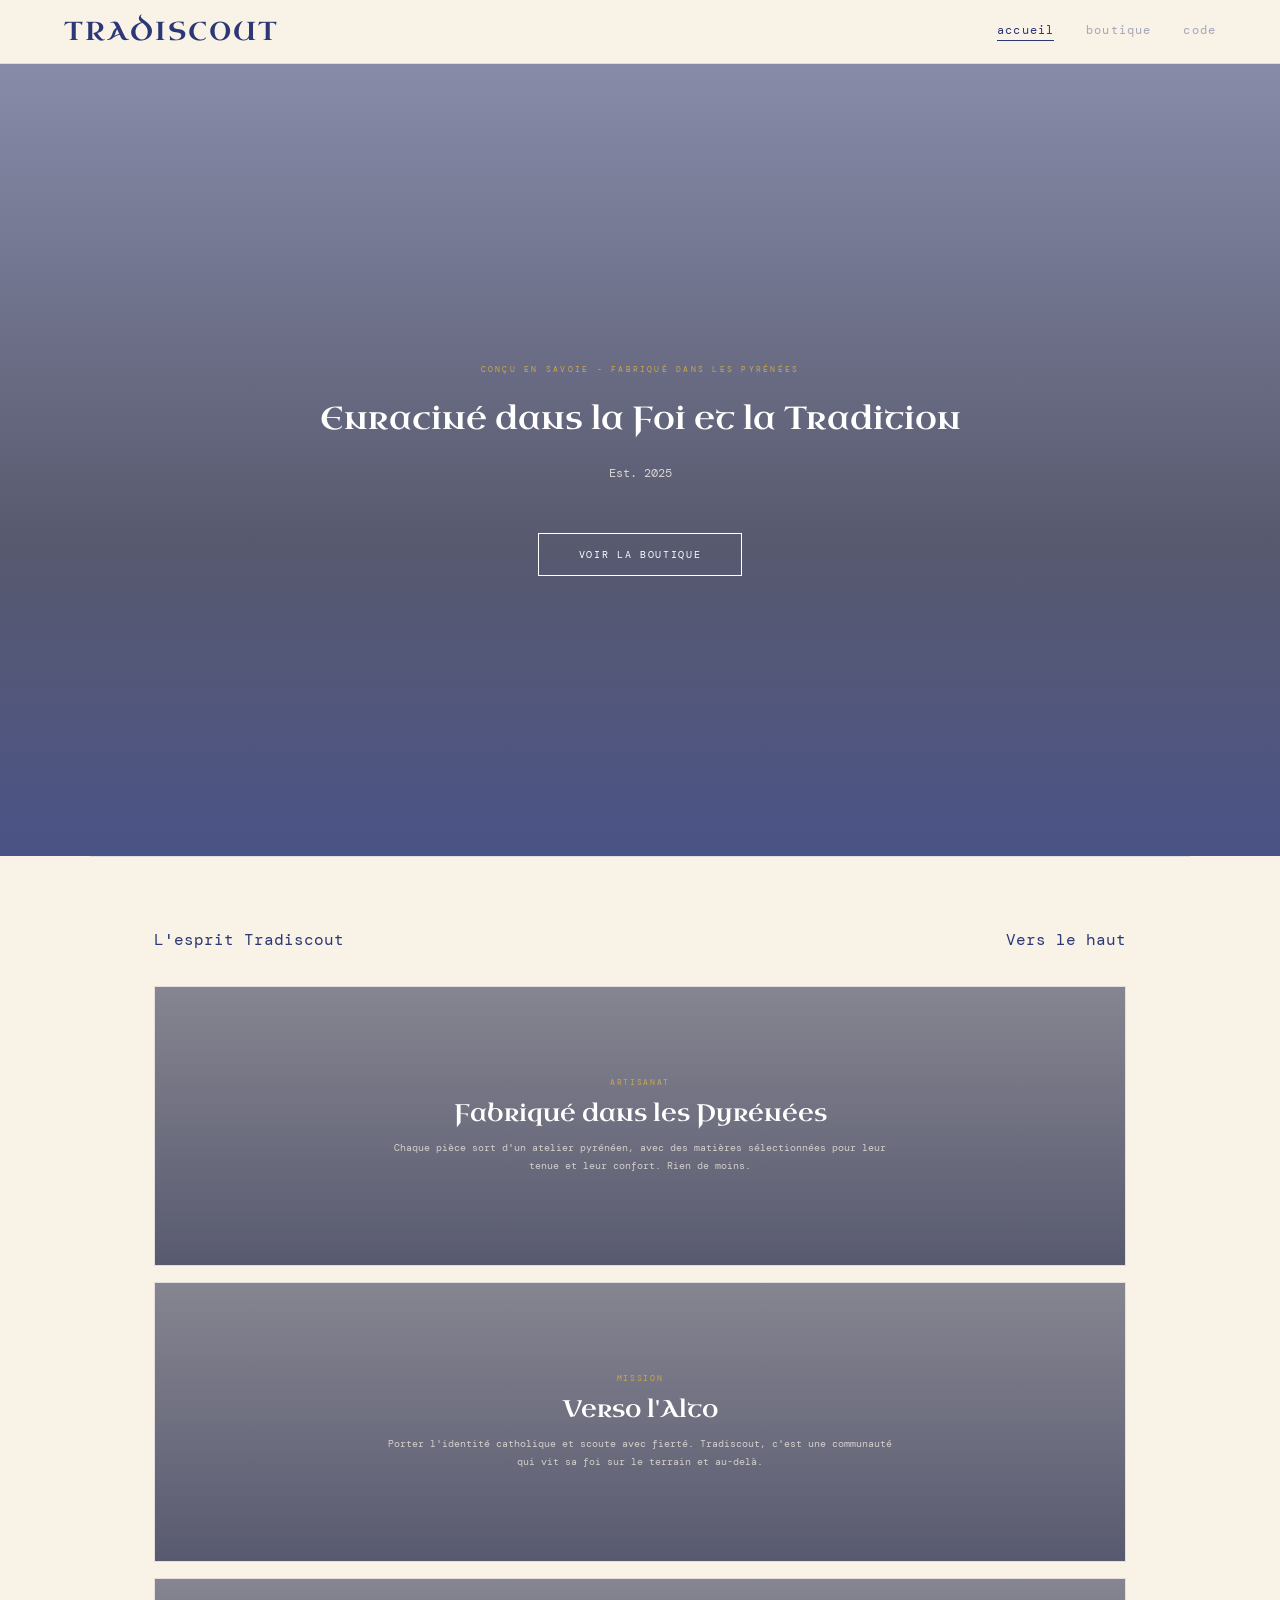
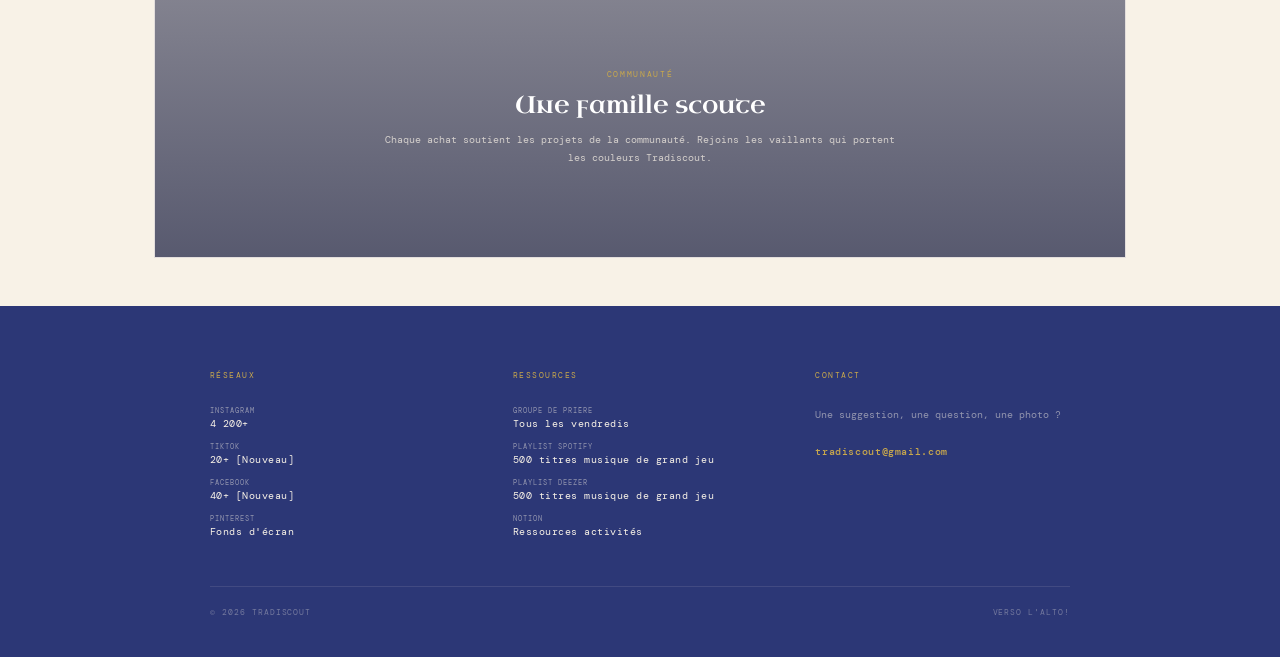
==== index.html @ d3f24890 "Update index.html" ====
<!DOCTYPE html>
<html lang="fr">
<head>
    <!-- Google tag (gtag.js) -->
    <script async src="https://www.googletagmanager.com/gtag/js?id=G-5QQ5J8Z9D1"></script>
    <script>
      window.dataLayer = window.dataLayer || [];
      function gtag(){dataLayer.push(arguments);}
      gtag('js', new Date());
    
      gtag('config', 'G-5QQ5J8Z9D1');
    </script>
    <meta charset="UTF-8">
    <meta name="viewport" content="width=device-width, initial-scale=1.0">
    <title>Tradiscout</title>
    <link rel="icon" type="image/x-icon" href="FINAL.png">
    <link href="https://fonts.googleapis.com/css2?family=Uncial+Antiqua&family=DM+Mono:wght@400;500&display=swap" rel="stylesheet">
    <style>
        :root { --navy: #2C3776; --bg: #F8F2E7; --or: #c9a84c; --gris: #6b6b6b; }
        * { margin: 0; padding: 0; box-sizing: border-box; }
        body { background: var(--bg); color: var(--navy); font-family: 'DM Mono', monospace; min-height: 100vh; overflow-x: hidden; }
        #main-content { opacity: 0; transition: opacity 1s ease; }
        
        header { position: sticky; top: 0; z-index: 600; background: var(--bg); border-bottom: 1px solid rgba(44,55,118,0.12); display: flex; align-items: center; justify-content: space-between; padding: 0 5%; height: 64px; }
        .logo { font-family: 'Uncial Antiqua', serif; text-transform: uppercase; letter-spacing: 2px; font-size: 1.6rem; color: var(--navy); text-decoration: none; }
        .main-nav { display: flex; gap: 32px; align-items: center; }
        .main-nav a { text-decoration: none; color: var(--navy); font-size: 0.72rem; letter-spacing: 0.1em; text-transform: lowercase; opacity: 0.4; transition: 0.2s; position: relative; padding-bottom: 3px; }
        .main-nav a:hover, .main-nav a.active { opacity: 1; }
        .main-nav a.active::after { content: ''; position: absolute; bottom: 0; left: 0; width: 100%; height: 1px; background: var(--navy); }

        .hero { min-height: calc(100vh - 64px); display: flex; flex-direction: column; align-items: center; justify-content: center; text-align: center; padding: 80px 5% 60px; position: relative; overflow: hidden; background: url('[t×6s]_[93388792-acf0-41c5-88e9-64125ec4e352]_2026-04-27_22-32-12.png') center center / cover no-repeat; }
        .hero::before { content: ''; position: absolute; inset: 0; background: linear-gradient(to bottom, rgba(44,55,118,.55) 0%, rgba(20,25,60,.7) 60%, rgba(44,55,118,.85) 100%); pointer-events: none; }
        .hero-quote { font-size: 1rem; line-height: 1.8; font-style: italic; color: rgba(248,242,231,0.8); position: relative; max-width: 500px; }

        /* FOOTER UNIFORMISÉ */
        footer { background: var(--navy); color: var(--bg); padding: 64px 5% 40px; }
        .footer-inner { max-width: 860px; margin: 0 auto; display: grid; grid-template-columns: 1fr 1fr 1fr; gap: 48px; }
        .footer-col-title { font-size: 0.52rem; letter-spacing: 0.18em; text-transform: uppercase; color: var(--or); margin-bottom: 25px; display: block; }
        .footer-links { list-style: none; display: flex; flex-direction: column; gap: 12px; }
        .footer-links li a { color: var(--bg); text-decoration: none; display: flex; flex-direction: column; gap: 2px; transition: opacity 0.2s; }
        .footer-links li a:hover { opacity: 0.7; }
        .footer-links li a .fl-label { font-size: 0.46rem; letter-spacing: 0.14em; text-transform: uppercase; opacity: 0.5; color: var(--bg); }
        .footer-links li a .fl-name { font-size: 0.62rem; letter-spacing: 0.05em; color: var(--bg); }
        .footer-contact-text { font-size: 0.6rem; opacity: 0.5; line-height: 1.8; margin-bottom: 16px; color: var(--bg); }
        .footer-email { color: var(--or); text-decoration: none; font-size: 0.65rem; letter-spacing: 0.06em; font-weight: 500; }
        .footer-bottom { max-width: 860px; margin: 48px auto 0; padding-top: 20px; border-top: 1px solid rgba(248,242,231,0.1); display: flex; justify-content: space-between; align-items: center; }
        .footer-bottom span { font-size: 0.5rem; letter-spacing: 0.12em; text-transform: uppercase; opacity: 0.35; }

        .tab-bar { display: none; }
        @media (max-width: 768px) {
            header { justify-content: center; }
            .main-nav { display: none; }
            .footer-inner { grid-template-columns: 1fr; gap: 36px; }
            .tab-bar { display: flex; position: fixed; bottom: 0; left: 0; width: 100%; background: var(--bg); border-top: 1px solid rgba(44,55,118,0.13); z-index: 1000; padding-bottom: env(safe-area-inset-bottom, 0px); }
            .tab-bar-btn { flex: 1; display: flex; align-items: center; justify-content: center; padding: 20px 0; text-decoration: none; color: var(--navy); opacity: 0.3; transition: 0.2s; }
            .tab-bar-btn.active { opacity: 1; }
            .tab-bar-btn span { font-size: 0.65rem; letter-spacing: 0.1em; text-transform: lowercase; }
            footer { padding-bottom: calc(100px + env(safe-area-inset-bottom, 0px)); }
        }

        #shop-content { display: none; flex: 1; }

        /* ── FEATURE CARDS ── */
        .features-section {
            max-width: 1100px;
            margin: 0 auto;
            padding: 72px 5% 48px;
            border-top: 1px solid rgba(44,55,118,0.1);
        }
        .features-header {
            display: flex;
            align-items: baseline;
            justify-content: space-between;
            margin-bottom: 36px;
        }
        .features-grid {
            display: grid;
            grid-template-columns: 1fr;
            gap: 16px;
        }
        .feature-card {
            position: relative;
            overflow: hidden;
            min-height: 280px;
            display: flex;
            align-items: center;
            justify-content: center;
            border: 1px solid rgba(44,55,118,0.1);
            transition: box-shadow 0.2s;
        }
        .feature-card:hover { box-shadow: 0 0 0 2px var(--navy) inset; }
        .feature-card-img-wrap {
            position: absolute;
            inset: 0;
        }
        .feature-card-img-wrap img {
            width: 100%; height: 100%;
            object-fit: cover; display: block;
            transition: transform 0.5s, filter 0.3s;
        }
        .feature-card:hover .feature-card-img-wrap img {
            transform: scale(1.04);
            filter: brightness(0.8);
        }
        .feature-card::before {
            content: '';
            position: absolute; inset: 0;
            background: linear-gradient(to bottom, rgba(20,25,60,0.5) 0%, rgba(20,25,60,0.7) 100%);
            z-index: 1;
            transition: opacity 0.3s;
        }
        .feature-card:hover::before { opacity: 0.85; }
        .feature-card-body {
            position: relative;
            z-index: 2;
            text-align: center;
            padding: 3rem 4rem;
            display: flex; flex-direction: column; gap: 10px;
            align-items: center;
        }
        .feature-card-eyebrow {
            font-size: 0.48rem; letter-spacing: 0.22em;
            text-transform: uppercase; color: var(--or);
        }
        .feature-card-title {
            font-family: 'Uncial Antiqua', serif;
            font-size: 1.5rem; color: white;
        }
        .feature-card-text {
            font-size: 0.62rem; color: rgba(248,242,231,0.75);
            line-height: 1.85; max-width: 520px;
        }
        @media (max-width: 768px) {
            .features-section { padding: 48px 5% 32px; }
            .feature-card { min-height: 220px; }
            .feature-card-body { padding: 2rem 1.5rem; }
            .feature-card-title { font-size: 1.2rem; }
        }

        /* ── HERO ── */
        .hero {
            min-height: 88vh; display: flex; flex-direction: column;
            align-items: center; justify-content: center;
            text-align: center; padding: 80px 5% 60px;
            position: relative; overflow: hidden;
            background: url('images/backround.png') center center / cover no-repeat;
        }
        .hero::before {
            content: ''; position: absolute; inset: 0;
            background: linear-gradient(to bottom,rgba(44,55,118,.55) 0%,rgba(20,25,60,.7) 60%,rgba(44,55,118,.85) 100%);
            pointer-events: none;
        }
        .hero-eyebrow { font-size:.5rem;letter-spacing:.28em;text-transform:uppercase;color:var(--or);margin-bottom:28px;opacity:0;animation:fadeUp .7s ease .1s forwards;position:relative; }
        .hero-title { font-family:'Uncial Antiqua',serif;font-size:clamp(1rem,3vw,2rem);line-height:1.05;color:white;margin-bottom:28px;opacity:0;animation:fadeUp .7s ease .25s forwards;position:relative; }
        .hero-sub { font-size:.72rem;color:rgba(248,242,231,.8);line-height:1.9;max-width:460px;opacity:0;animation:fadeUp .7s ease .4s forwards;margin-bottom:48px;position:relative; }
        .hero-cta { display:inline-block;padding:14px 40px;border:1px solid white;color:white;text-decoration:none;font-size:.65rem;letter-spacing:.16em;text-transform:uppercase;transition:.2s;opacity:0;animation:fadeUp .7s ease .55s forwards;position:relative; }
        .hero-cta:hover { background:white;color:var(--navy); }
        @keyframes fadeUp { from{opacity:0;transform:translateY(18px)} to{opacity:1;transform:translateY(0)} }

    </style>
</head>
<body>
    <div id="main-content">
        <header>
            <a class="logo" href="https://tradiscout.com">TRADISCOUT</a>
            <nav class="main-nav">
                <a href="/" class="active">accueil</a>
                <a href="https://shop.tradiscout.com">boutique</a>
                <a href="https://code.tradiscout.com">code</a>
            </nav>
        </header>
<!-- SHOP CONTENT -->
        <div class="hero">
            <div class="hero-eyebrow">Conçu en Savoie - Fabriqué dans les Pyrénées</div>
            <div class="hero-title">Enraciné dans la Foi et la Tradition</div>
            <div class="hero-sub">Est. 2025</div>
            <!-- Ligne modifiée ci-dessous -->
            <a class="hero-cta" href="https://shop.tradiscout.com">Voir la boutique</a>
        </div>


<!-- FEATURE CARDS -->
<div class="features-section">
    <div class="features-header">
        <div class="section-header-title">L'esprit Tradiscout</div>
        <div class="section-header-sub">Vers le haut</div>
    </div>
    <div class="features-grid">

        <div class="feature-card">
            <div class="feature-card-img-wrap">
                <img src="Capture d'écran 2026-06-08 181254.png" alt="Qualité"
                     onerror="this.style.display='none'" />
            </div>
            <div class="feature-card-body">
                <div class="feature-card-eyebrow">Artisanat</div>
                <div class="feature-card-title">Fabriqué dans les Pyrénées</div>
                <div class="feature-card-text">Chaque pièce sort d'un atelier pyrénéen, avec des matières sélectionnées pour leur tenue et leur confort. Rien de moins.</div>
            </div>
        </div>

        <div class="feature-card">
            <div class="feature-card-img-wrap">
                <img src="guides.jpg" alt="Mission"
                     onerror="this.style.display='none'" />
            </div>
            <div class="feature-card-body">
                <div class="feature-card-eyebrow">Mission</div>
                <div class="feature-card-title">Verso l'Alto</div>
                <div class="feature-card-text">Porter l'identité catholique et scoute avec fierté. Tradiscout, c'est une communauté qui vit sa foi sur le terrain et au-delà.</div>
            </div>
        </div>

        <div class="feature-card">
            <div class="feature-card-img-wrap">
                <img src="2015-05-08-JN-photos-JN-Becker-126-e1589040070895.jpg" alt="Communauté"
                     onerror="this.style.display='none'" />
            </div>
            <div class="feature-card-body">
                <div class="feature-card-eyebrow">Communauté</div>
                <div class="feature-card-title">Une famille scoute</div>
                <div class="feature-card-text">Chaque achat soutient les projets de la communauté. Rejoins les vaillants qui portent les couleurs Tradiscout.</div>
            </div>
        </div>

    </div>
</div>
        <footer>
            <div class="footer-inner">
                <div>
                    <span class="footer-col-title">Réseaux</span>
                    <ul class="footer-links">
                        <li><a href="https://instagram.com/tradiscout" target="_blank"><span class="fl-label">Instagram</span><span class="fl-name">4 200+</span></a></li>
                        <li><a href="https://www.tiktok.com/@tradiscout" target="_blank"><span class="fl-label">TikTok</span><span class="fl-name">20+ [Nouveau]</span></a></li>
                        <li><a href="https://www.facebook.com/tradiscout" target="_blank"><span class="fl-label">Facebook</span><span class="fl-name">40+ [Nouveau]</span></a></li>
                        <li><a href="https://pinterest.com/tradiscout" target="_blank"><span class="fl-label">Pinterest</span><span class="fl-name">Fonds d'écran</span></a></li>
                    </ul>
                </div>
                <div>
                    <span class="footer-col-title">Ressources</span>
                    <ul class="footer-links">
                        <li><a href="https://instagram.com/channel/AbYQB1ZxjbUUhCE5" target="_blank"><span class="fl-label">Groupe de prière</span><span class="fl-name">Tous les vendredis</span></a></li>
                        <li><a href="https://open.spotify.com/playlist/4dol5mUeugWo8hvZdXnvZ8" target="_blank"><span class="fl-label">Playlist Spotify</span><span class="fl-name">500 titres musique de grand jeu</span></a></li>
                        <li><a href="https://www.deezer.com/fr/playlist/13549630343" target="_blank"><span class="fl-label">Playlist Deezer</span><span class="fl-name">500 titres musique de grand jeu</span></a></li>
                        <li><a href="https://tradiscout.notion.site/Pr-parer-ses-activit-s-2ad8736dad9f80a3b259da56bb5a5615" target="_blank"><span class="fl-label">Notion</span><span class="fl-name">Ressources activités</span></a></li>
                    </ul>
                </div>
                <div>
                    <span class="footer-col-title">Contact</span>
                    <p class="footer-contact-text">Une suggestion, une question, une photo ?</p>
                    <a href="mailto:tradiscout@gmail.com" class="footer-email">tradiscout@gmail.com</a>
                </div>
            </div>
            <div class="footer-bottom"><span>© 2026 Tradiscout</span><span>Verso l'Alto!</span></div>
        </footer>
        <nav class="tab-bar">
            <a href="/" class="tab-bar-btn active"><span>accueil</span></a>
            <a href="https://shop.tradiscout.com" class="tab-bar-btn"><span>boutique</span></a>
            <a href="https://code.tradiscout.com" class="tab-bar-btn"><span>code</span></a>
        </nav>
    </div>
    <script>window.addEventListener('load', () => document.getElementById('main-content').style.opacity = '1');</script>
</body>
</html>
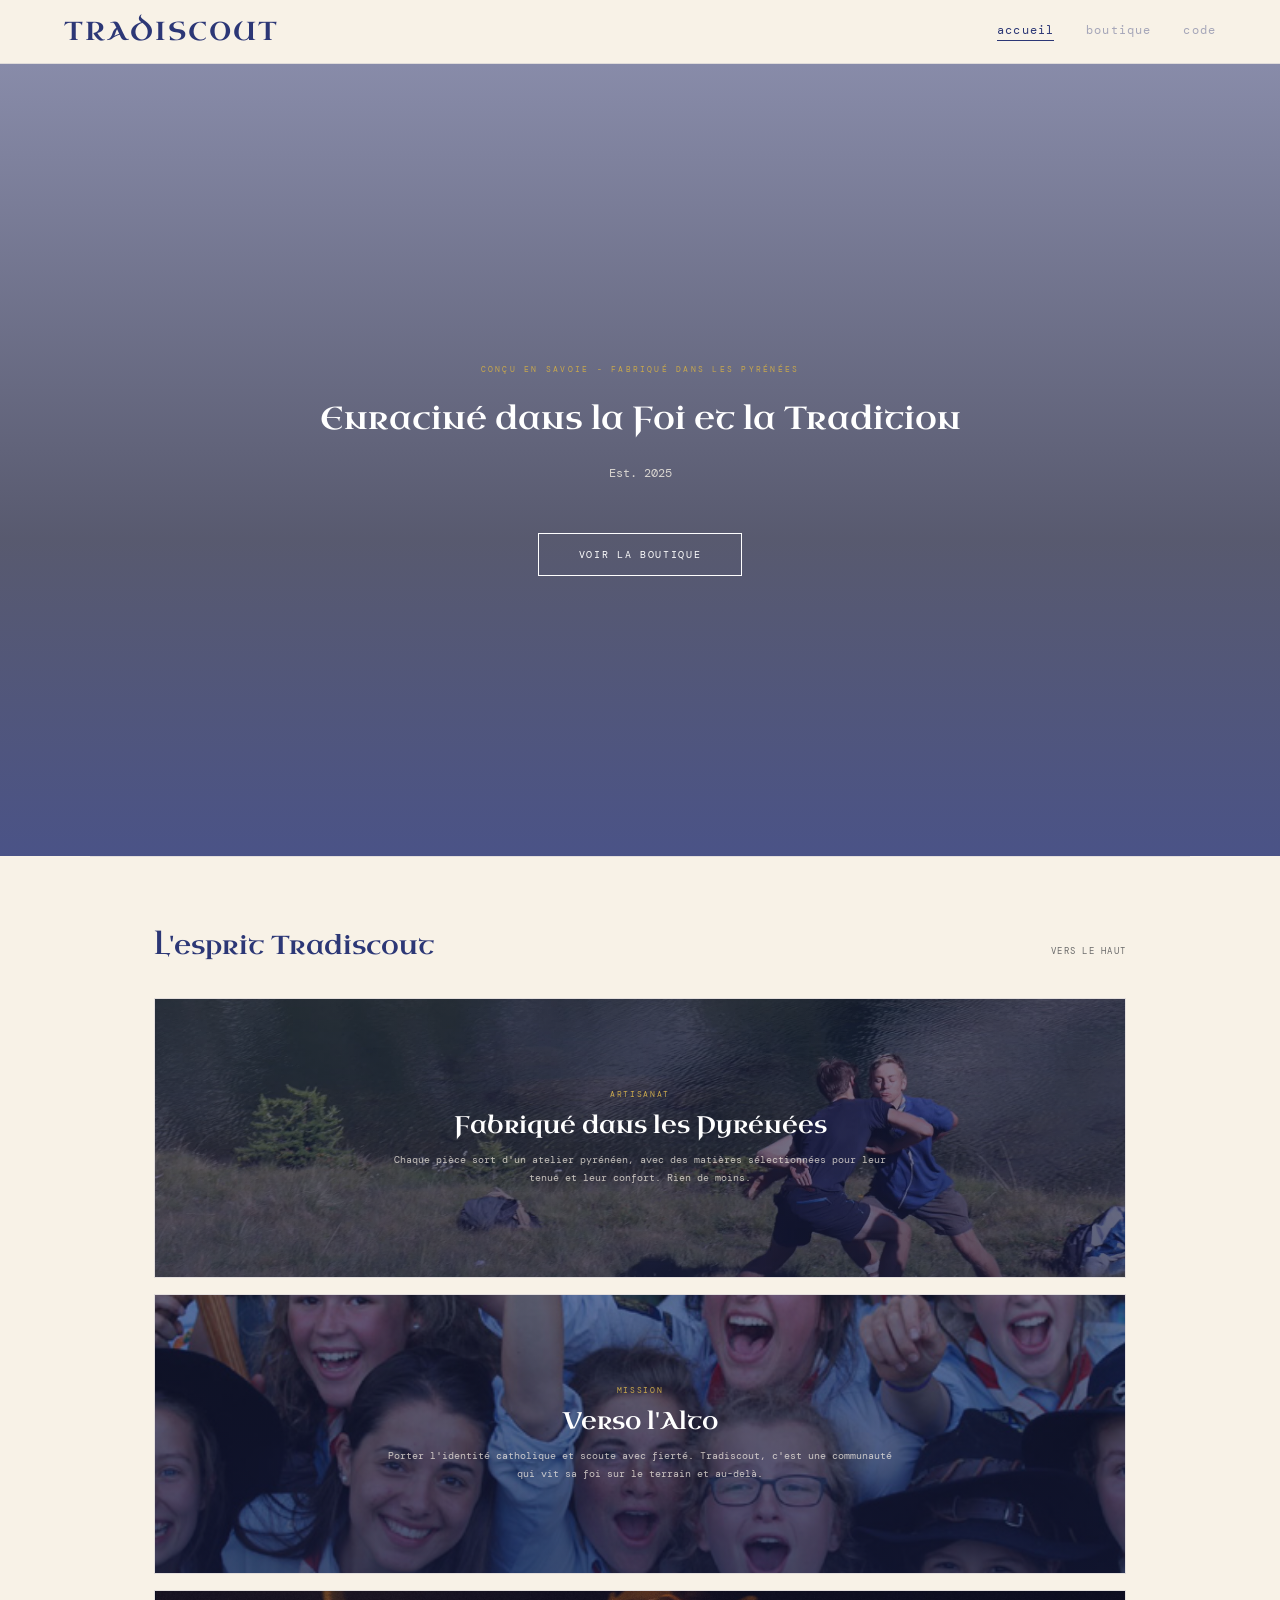
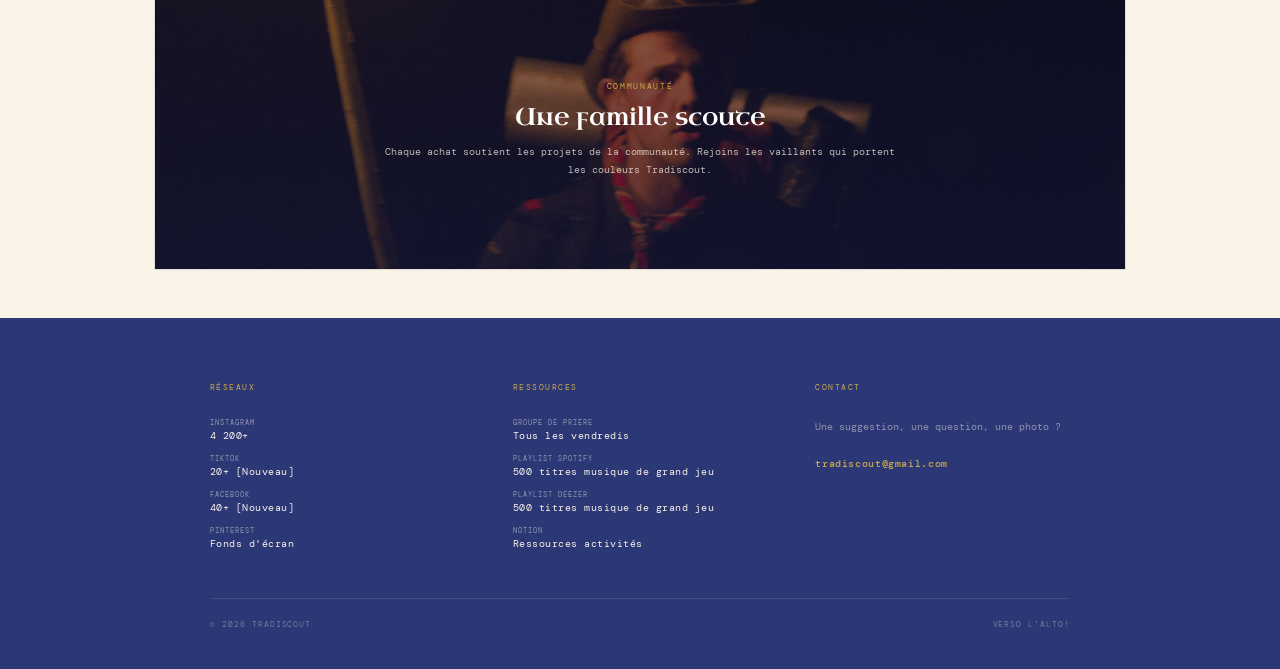
==== commit 65100838: "Update index.html" ====
--- a/index.html
+++ b/index.html
@@ -60,6 +60,14 @@
 
         #shop-content { display: none; flex: 1; }
 
+        .section-header {
+            max-width: 1100px; margin: 0 auto 0; padding: 72px 5% 0;
+            display: flex; align-items: baseline; justify-content: space-between;
+            border-top: 1px solid rgba(44,55,118,0.1);
+        }
+        .section-header-title { font-family: 'Uncial Antiqua', serif; font-size: 1.6rem; }
+        .section-header-sub { font-size: 0.55rem; letter-spacing: 0.14em; text-transform: uppercase; color: var(--gris); }
+
         /* ── FEATURE CARDS ── */
         .features-section {
             max-width: 1100px;
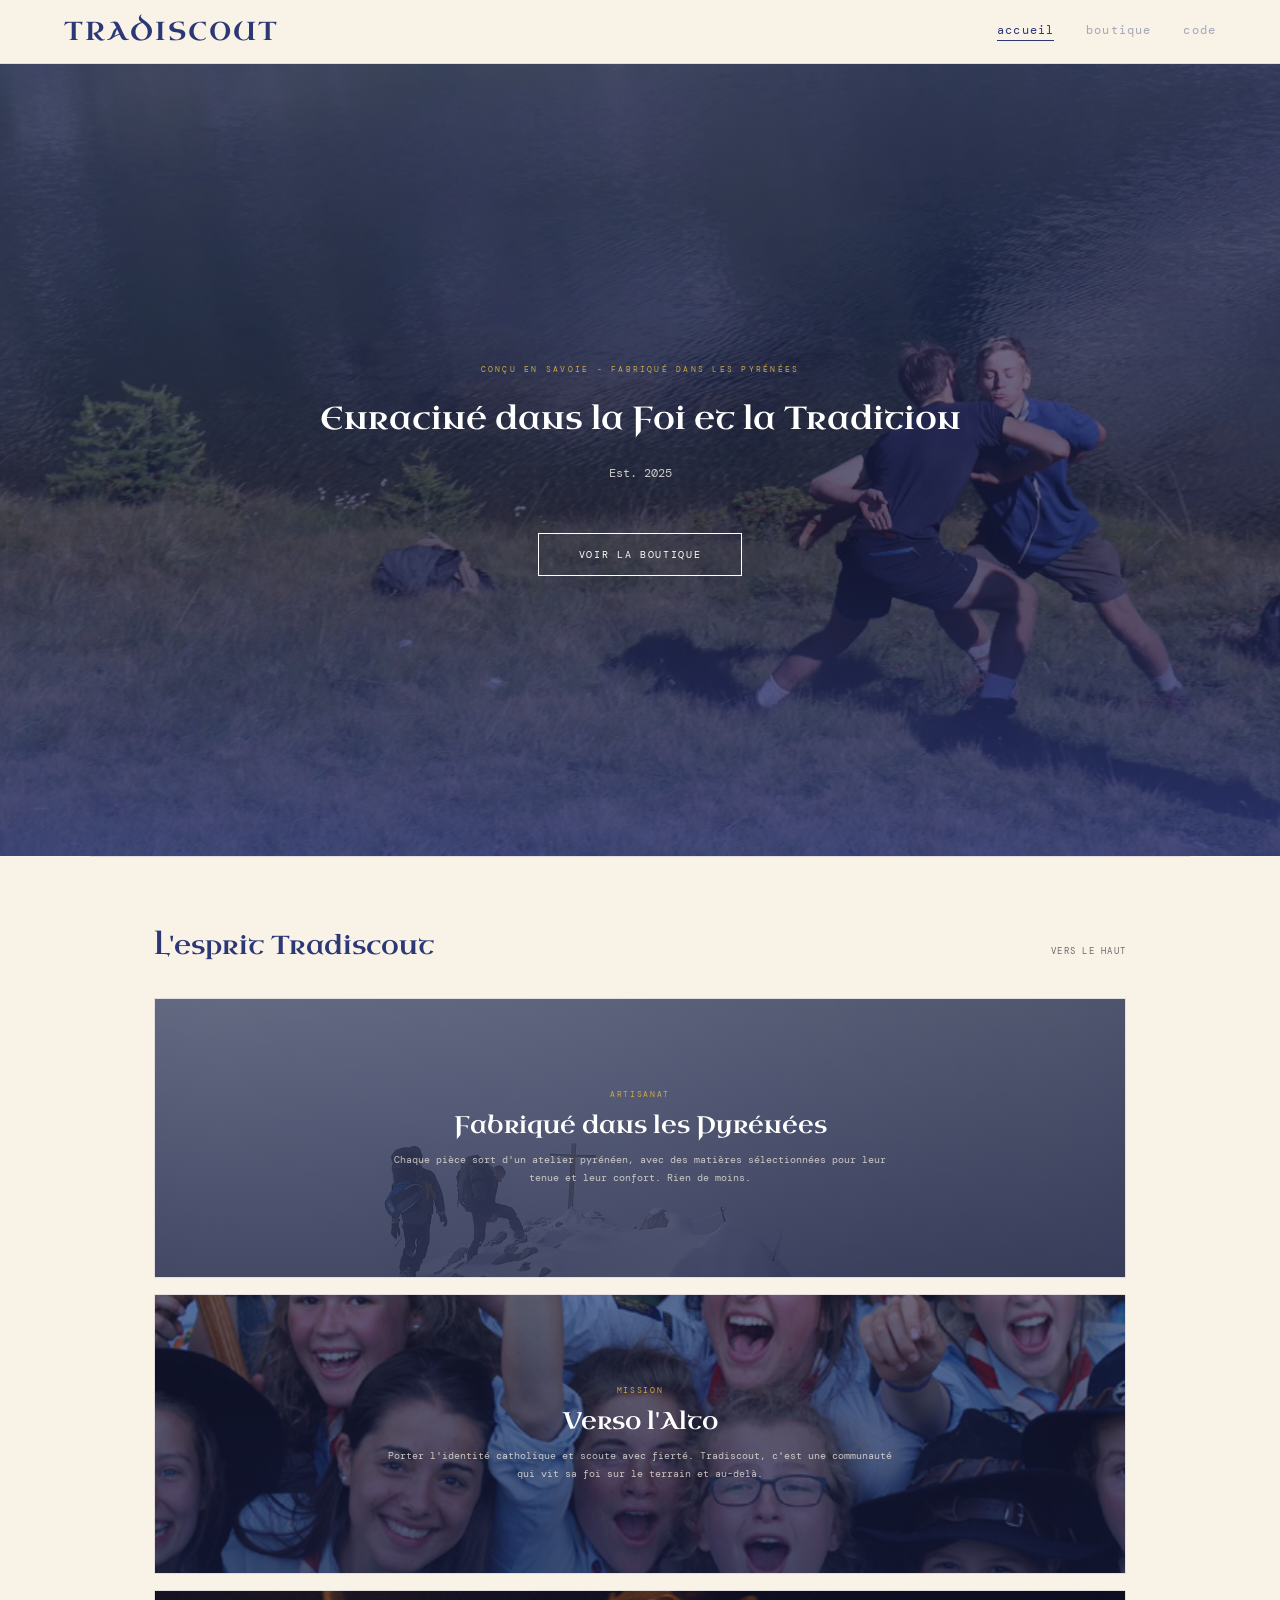
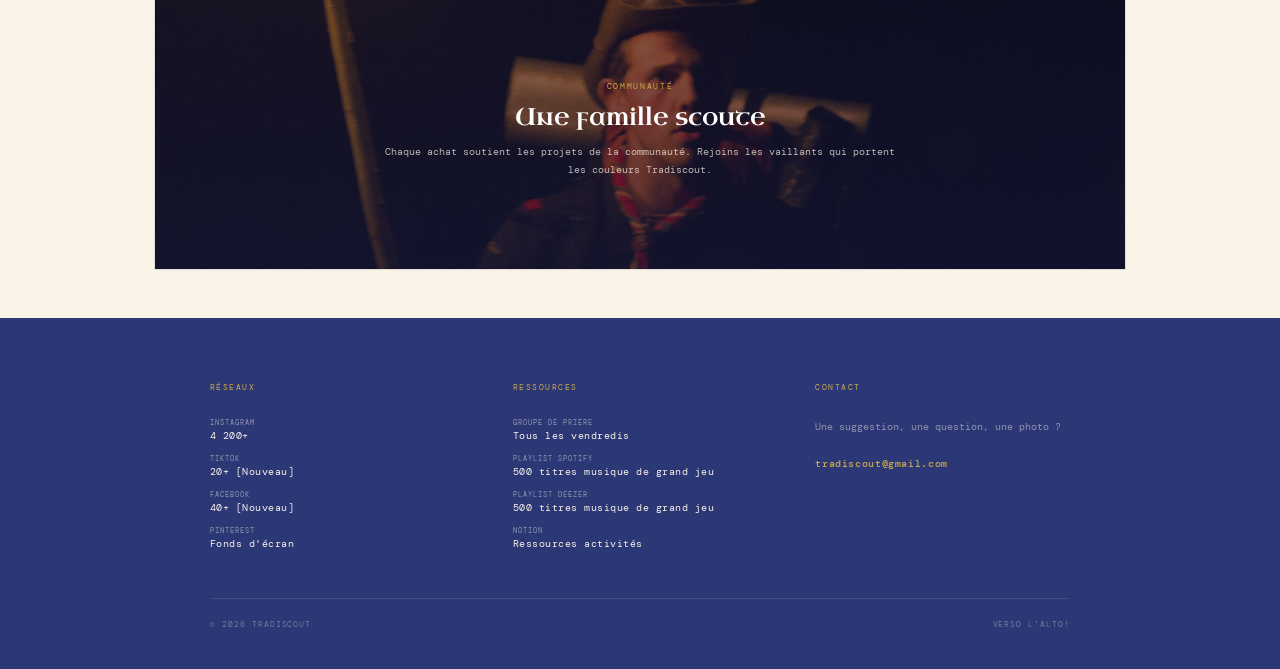
==== commit a92ff1fa: "Update index.html" ====
--- a/index.html
+++ b/index.html
@@ -151,7 +151,7 @@
             align-items: center; justify-content: center;
             text-align: center; padding: 80px 5% 60px;
             position: relative; overflow: hidden;
-            background: url('images/backround.png') center center / cover no-repeat;
+            background: url("Capture d'écran 2026-06-08 181254.png") center center / cover no-repeat;
         }
         .hero::before {
             content: ''; position: absolute; inset: 0;
@@ -182,7 +182,6 @@
             <div class="hero-eyebrow">Conçu en Savoie - Fabriqué dans les Pyrénées</div>
             <div class="hero-title">Enraciné dans la Foi et la Tradition</div>
             <div class="hero-sub">Est. 2025</div>
-            <!-- Ligne modifiée ci-dessous -->
             <a class="hero-cta" href="https://shop.tradiscout.com">Voir la boutique</a>
         </div>
 
@@ -197,7 +196,7 @@
 
         <div class="feature-card">
             <div class="feature-card-img-wrap">
-                <img src="Capture d'écran 2026-06-08 181254.png" alt="Qualité"
+                <img src="1000011530.jpg" alt="Qualité"
                      onerror="this.style.display='none'" />
             </div>
             <div class="feature-card-body">
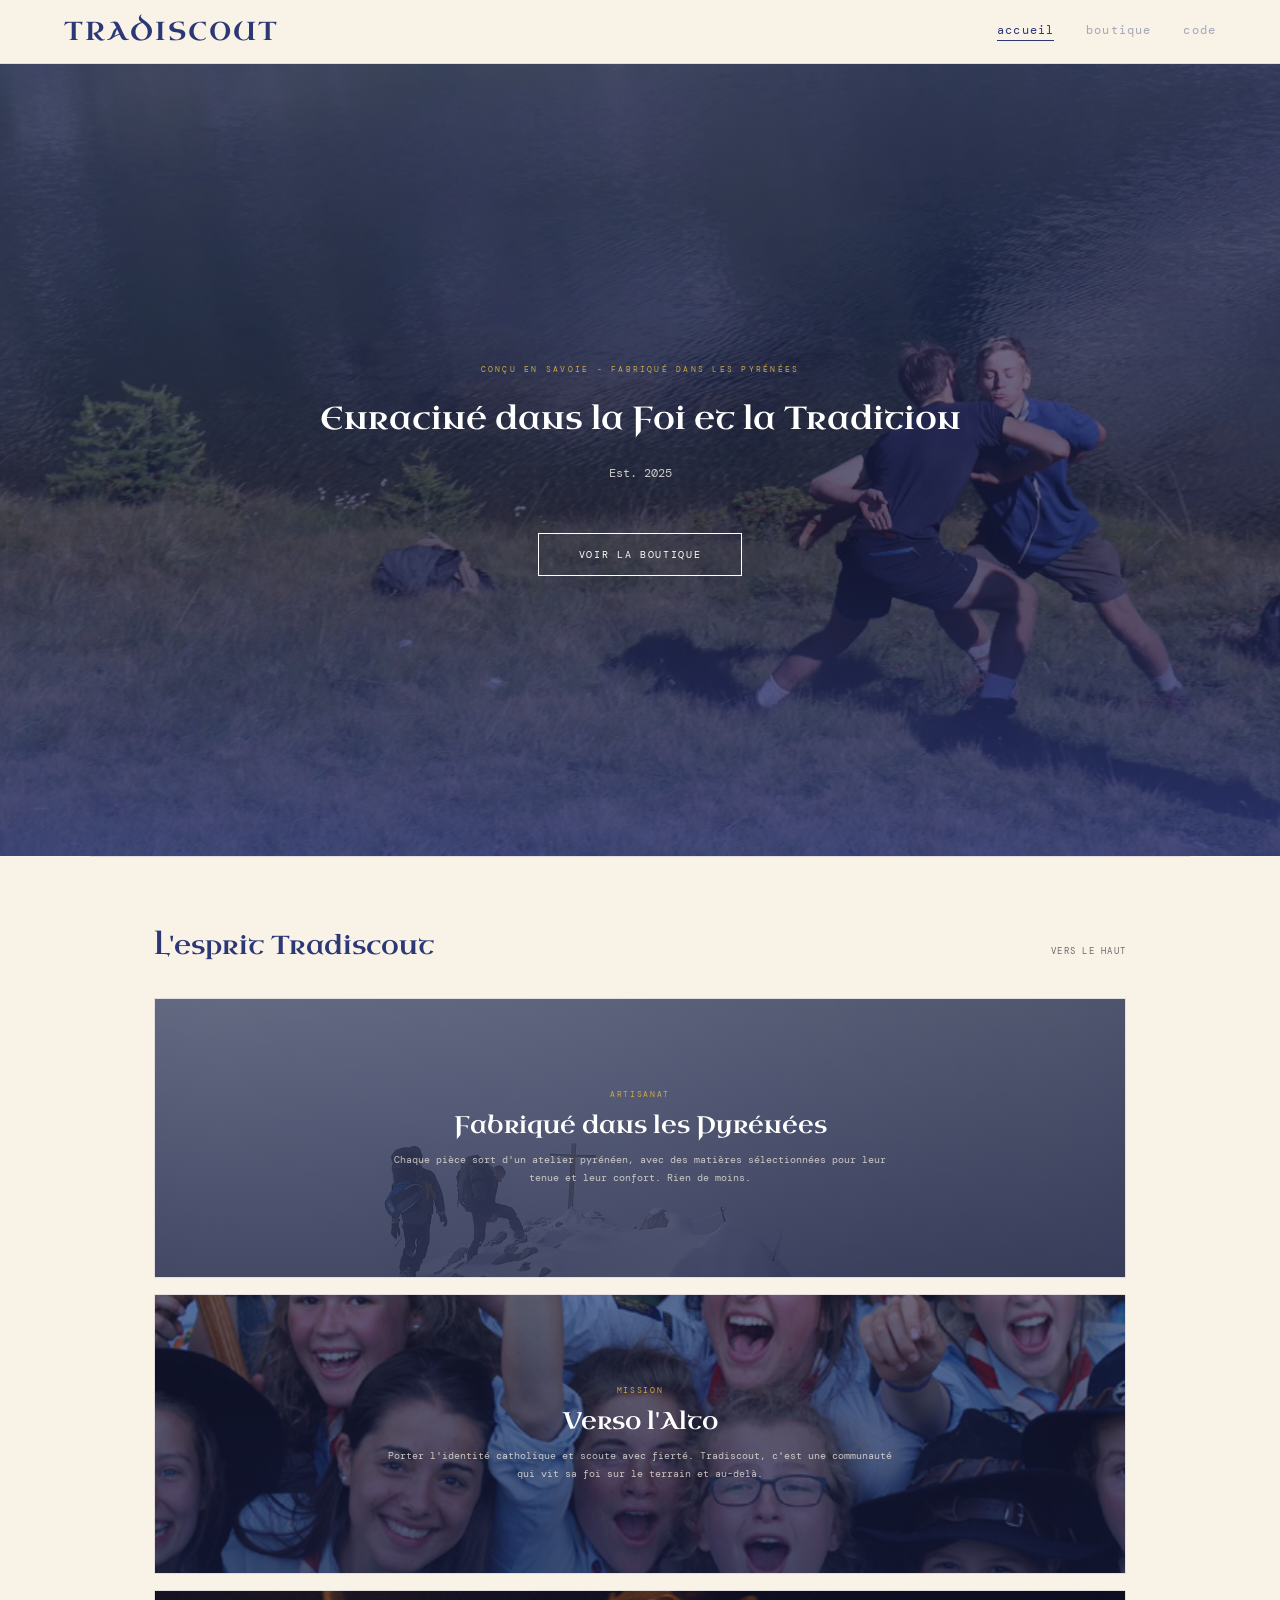
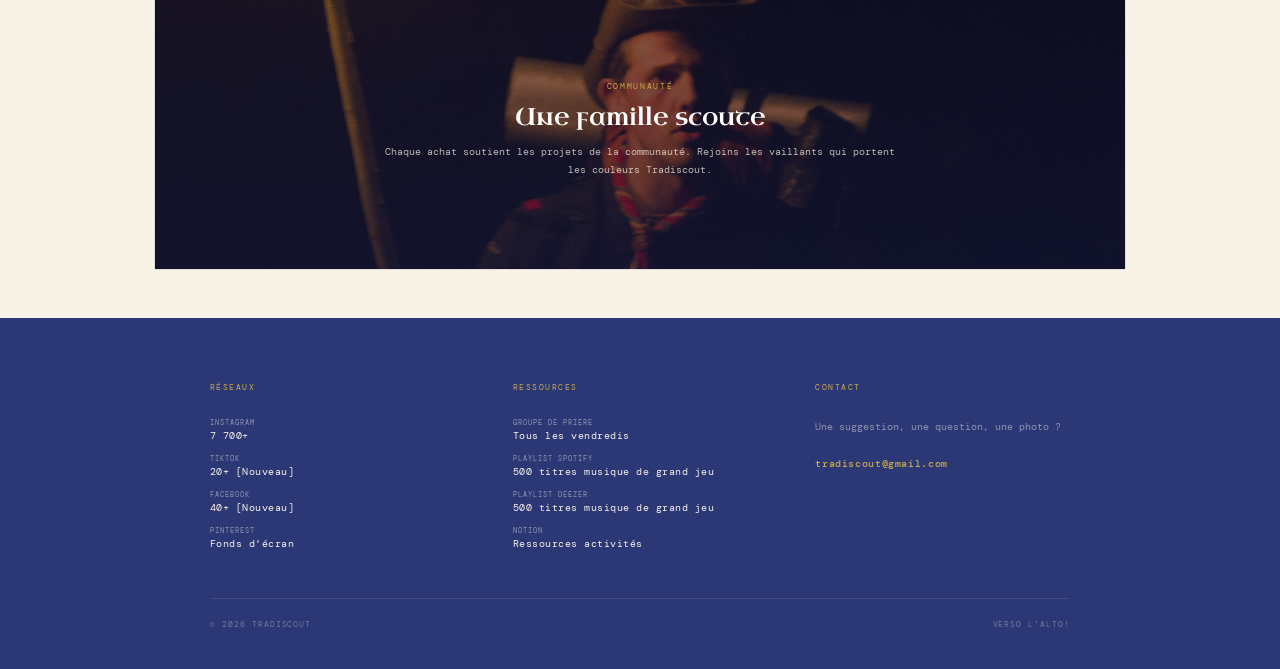
==== commit 9d954c7b: "Update index.html" ====
--- a/index.html
+++ b/index.html
@@ -237,7 +237,7 @@
                 <div>
                     <span class="footer-col-title">Réseaux</span>
                     <ul class="footer-links">
-                        <li><a href="https://instagram.com/tradiscout" target="_blank"><span class="fl-label">Instagram</span><span class="fl-name">4 200+</span></a></li>
+                        <li><a href="https://instagram.com/tradiscout" target="_blank"><span class="fl-label">Instagram</span><span class="fl-name">7 700+</span></a></li>
                         <li><a href="https://www.tiktok.com/@tradiscout" target="_blank"><span class="fl-label">TikTok</span><span class="fl-name">20+ [Nouveau]</span></a></li>
                         <li><a href="https://www.facebook.com/tradiscout" target="_blank"><span class="fl-label">Facebook</span><span class="fl-name">40+ [Nouveau]</span></a></li>
                         <li><a href="https://pinterest.com/tradiscout" target="_blank"><span class="fl-label">Pinterest</span><span class="fl-name">Fonds d'écran</span></a></li>
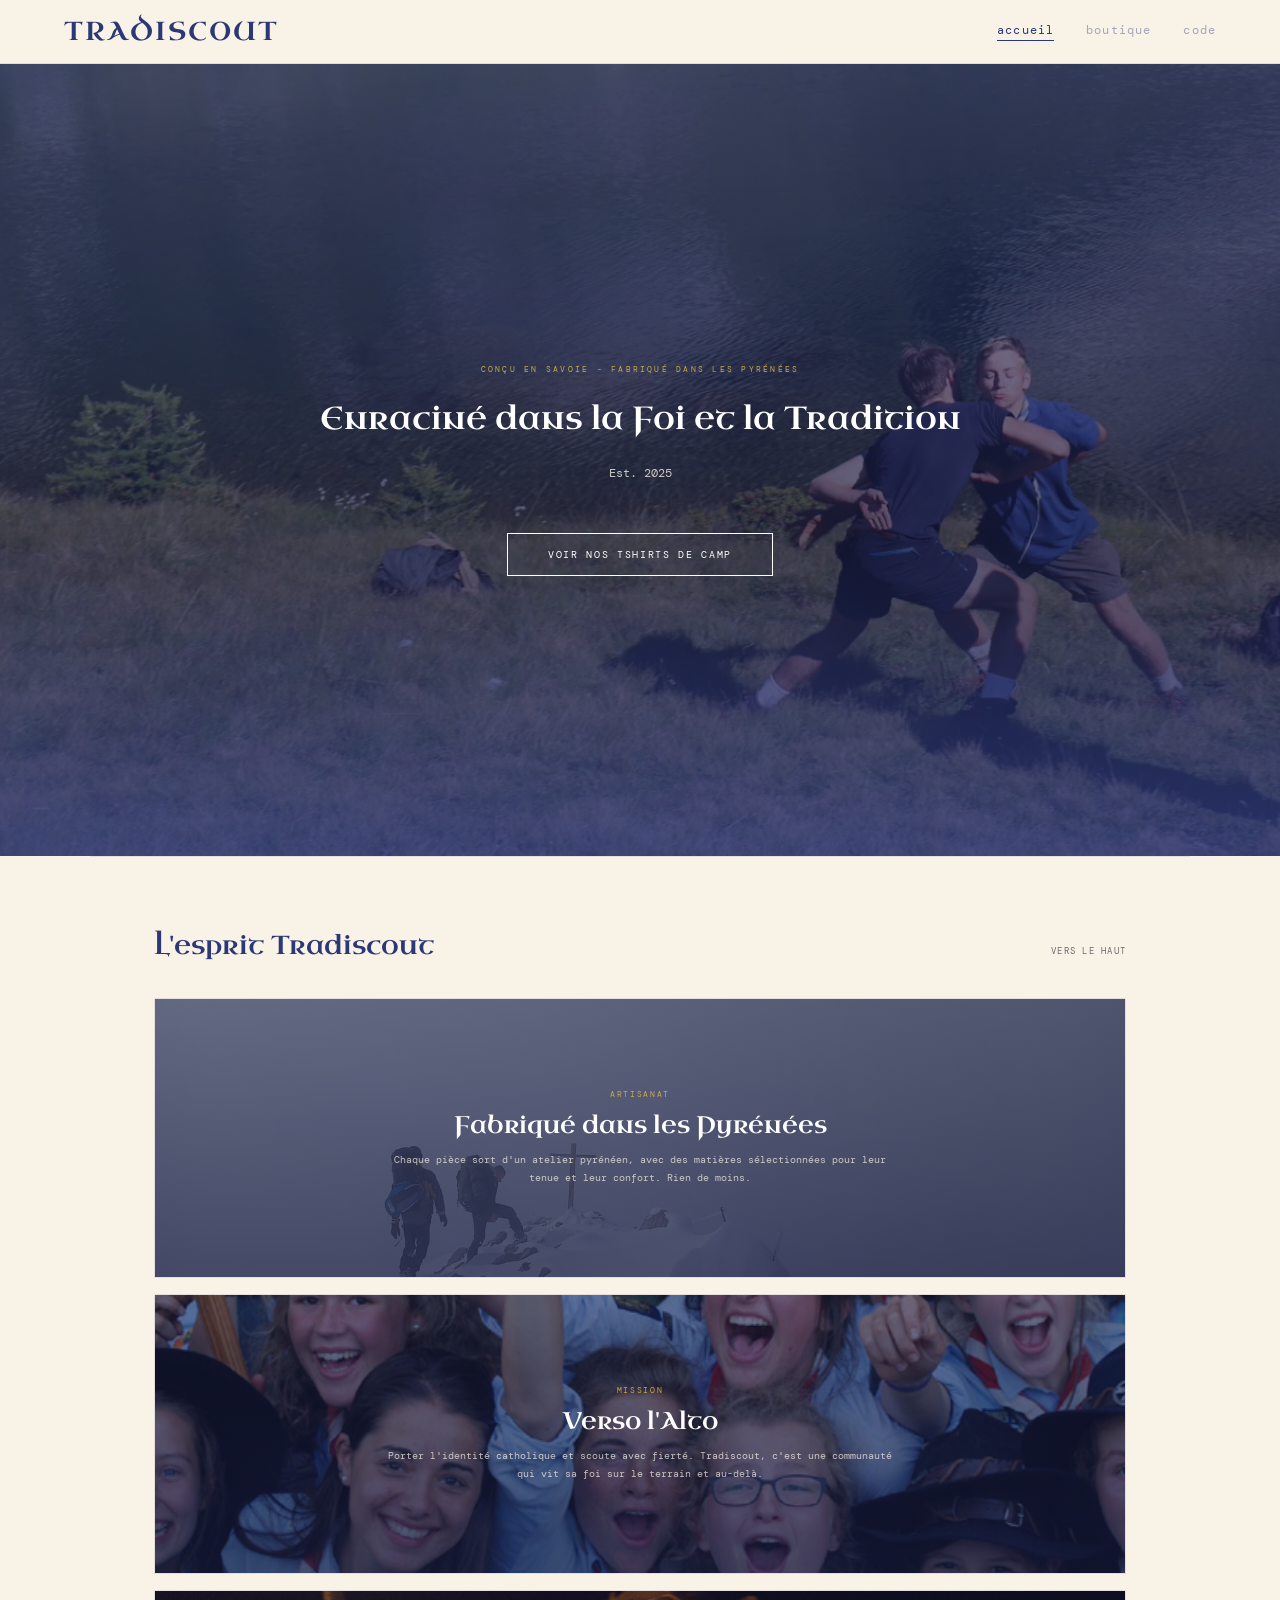
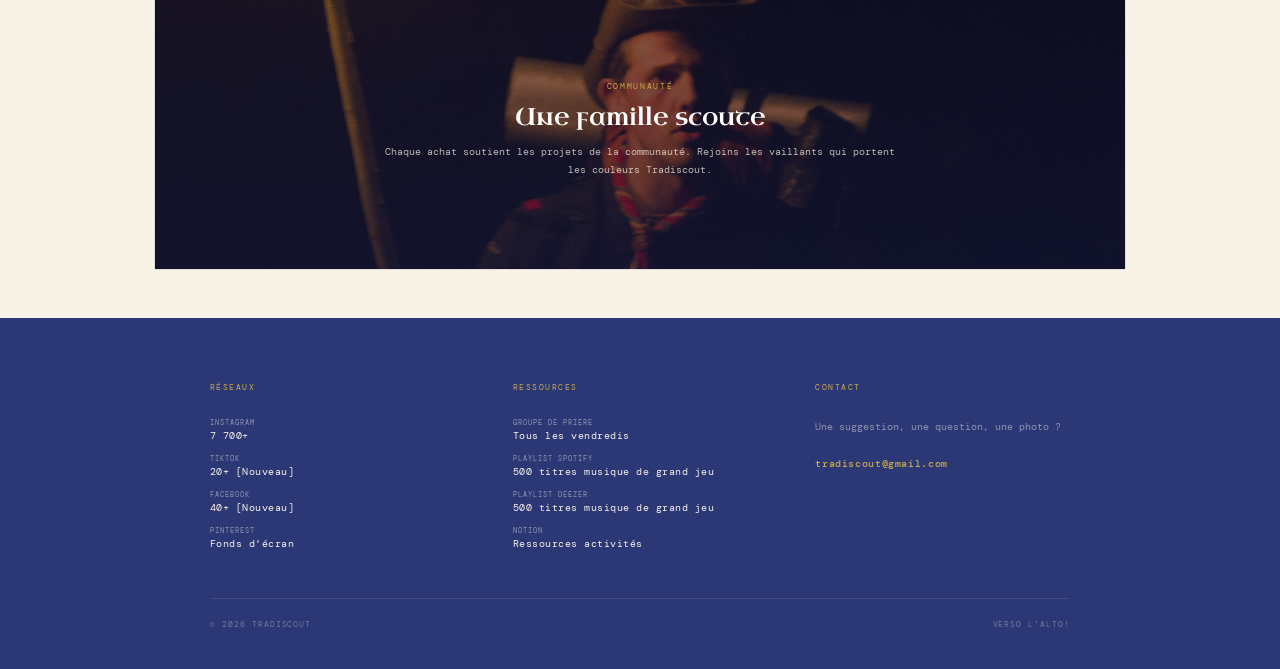
==== commit 42d41eba: "Update index.html" ====
--- a/index.html
+++ b/index.html
@@ -182,7 +182,7 @@
             <div class="hero-eyebrow">Conçu en Savoie - Fabriqué dans les Pyrénées</div>
             <div class="hero-title">Enraciné dans la Foi et la Tradition</div>
             <div class="hero-sub">Est. 2025</div>
-            <a class="hero-cta" href="https://shop.tradiscout.com">Voir la boutique</a>
+            <a class="hero-cta" href="https://shop.tradiscout.com">Voir nos tshirts de camp</a>
         </div>
 
 
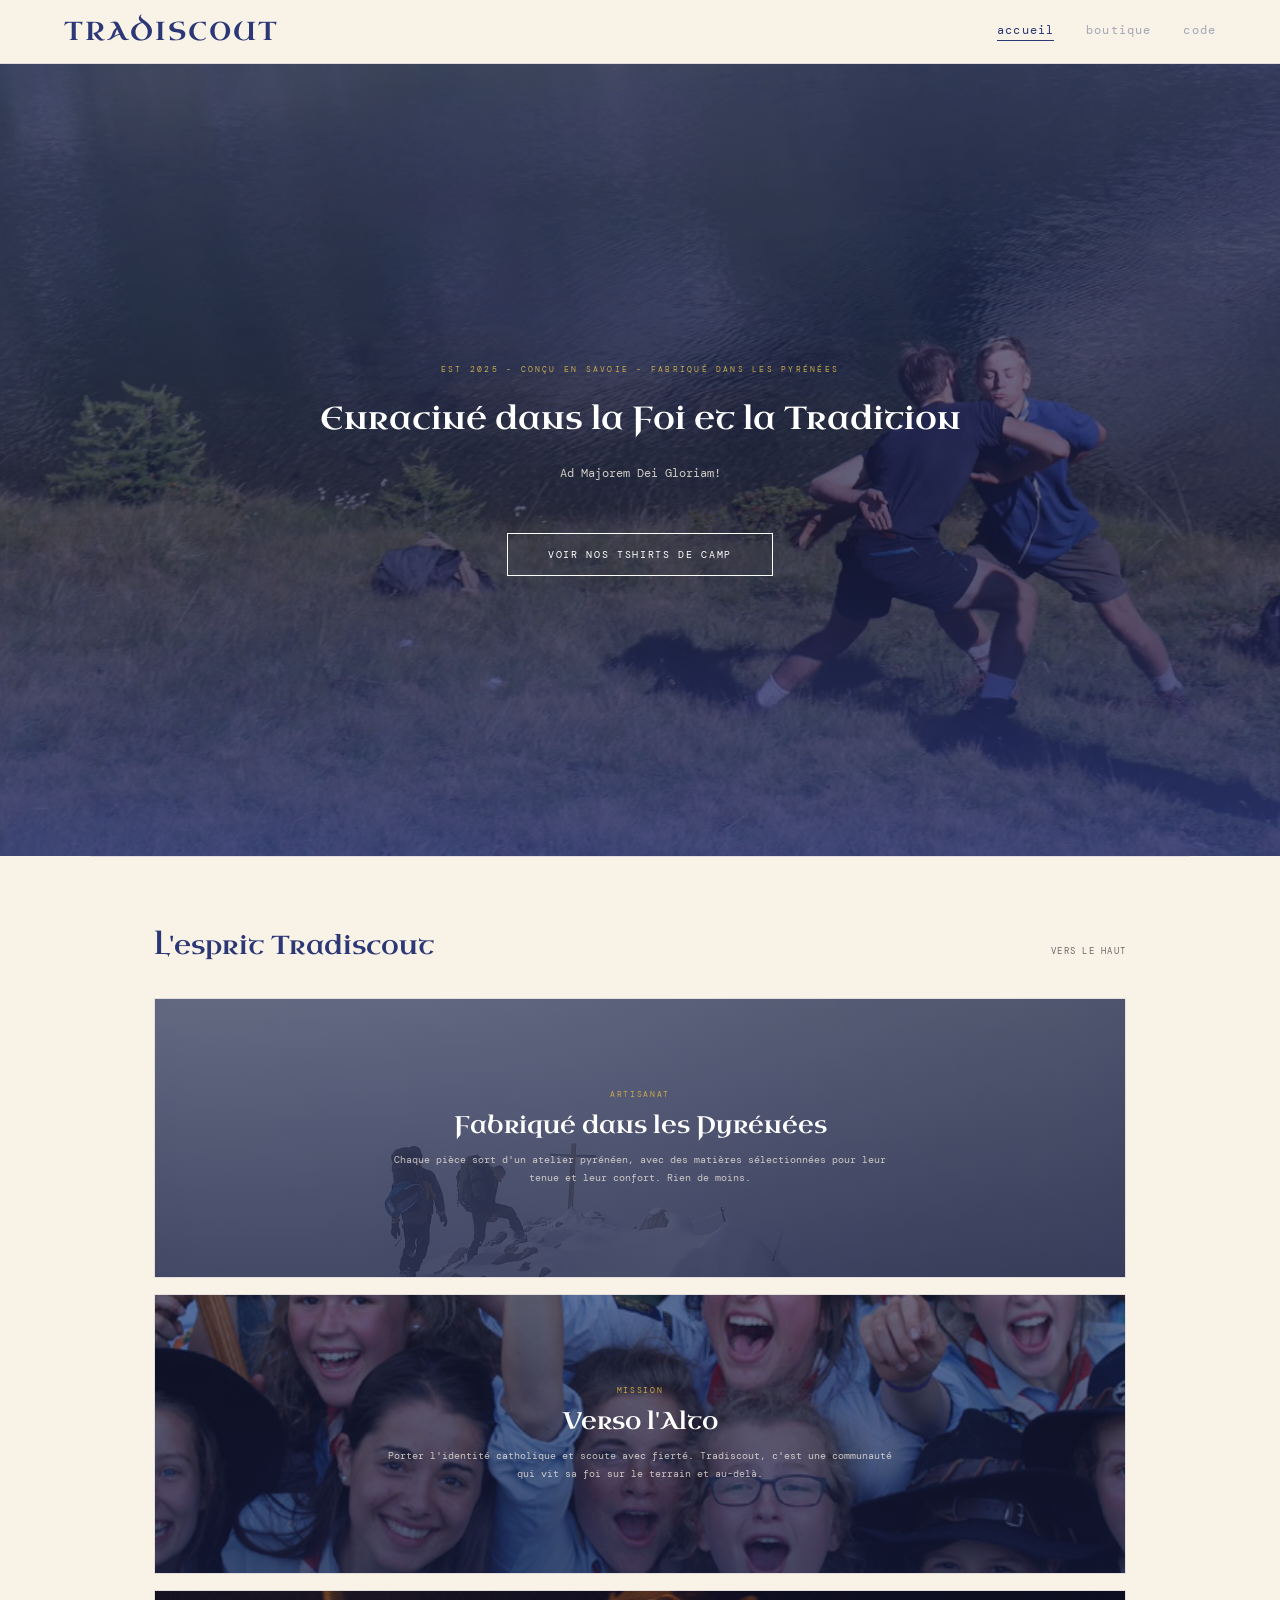
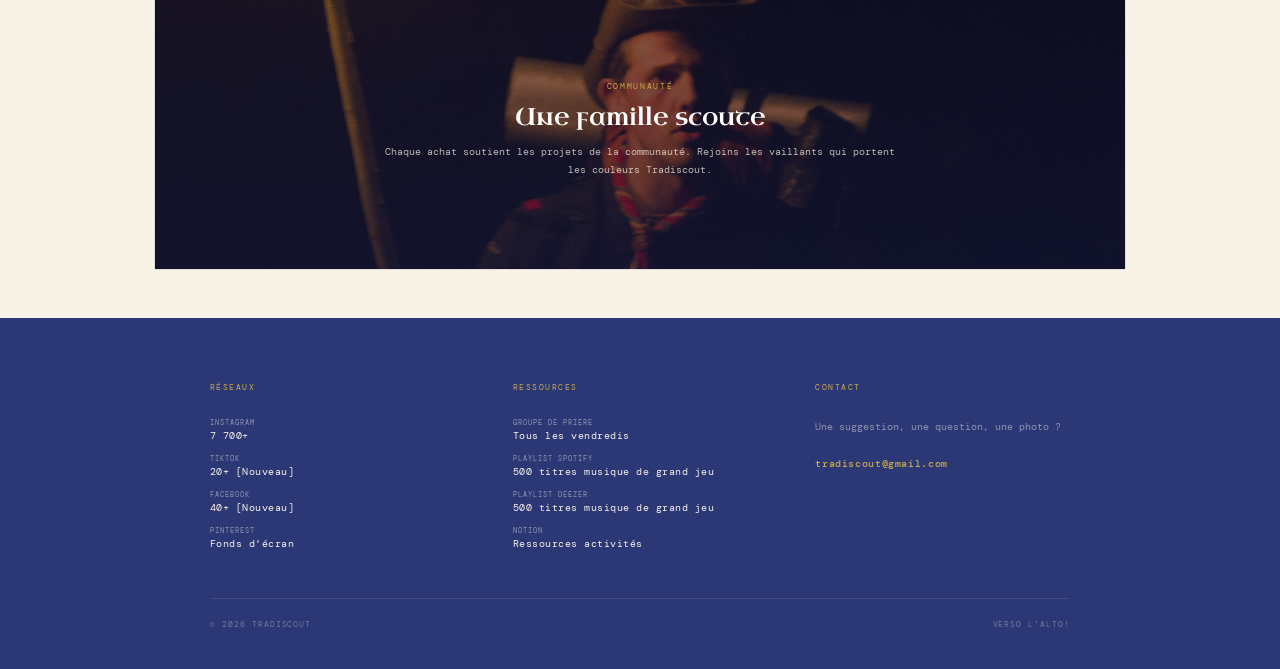
==== commit b74ff506: "Update hero content in index.html" ====
--- a/index.html
+++ b/index.html
@@ -179,9 +179,9 @@
         </header>
 <!-- SHOP CONTENT -->
         <div class="hero">
-            <div class="hero-eyebrow">Conçu en Savoie - Fabriqué dans les Pyrénées</div>
+            <div class="hero-eyebrow">Est 2025 - Conçu en Savoie - Fabriqué dans les Pyrénées</div>
             <div class="hero-title">Enraciné dans la Foi et la Tradition</div>
-            <div class="hero-sub">Est. 2025</div>
+            <div class="hero-sub">Ad Majorem Dei Gloriam!</div>
             <a class="hero-cta" href="https://shop.tradiscout.com">Voir nos tshirts de camp</a>
         </div>
 
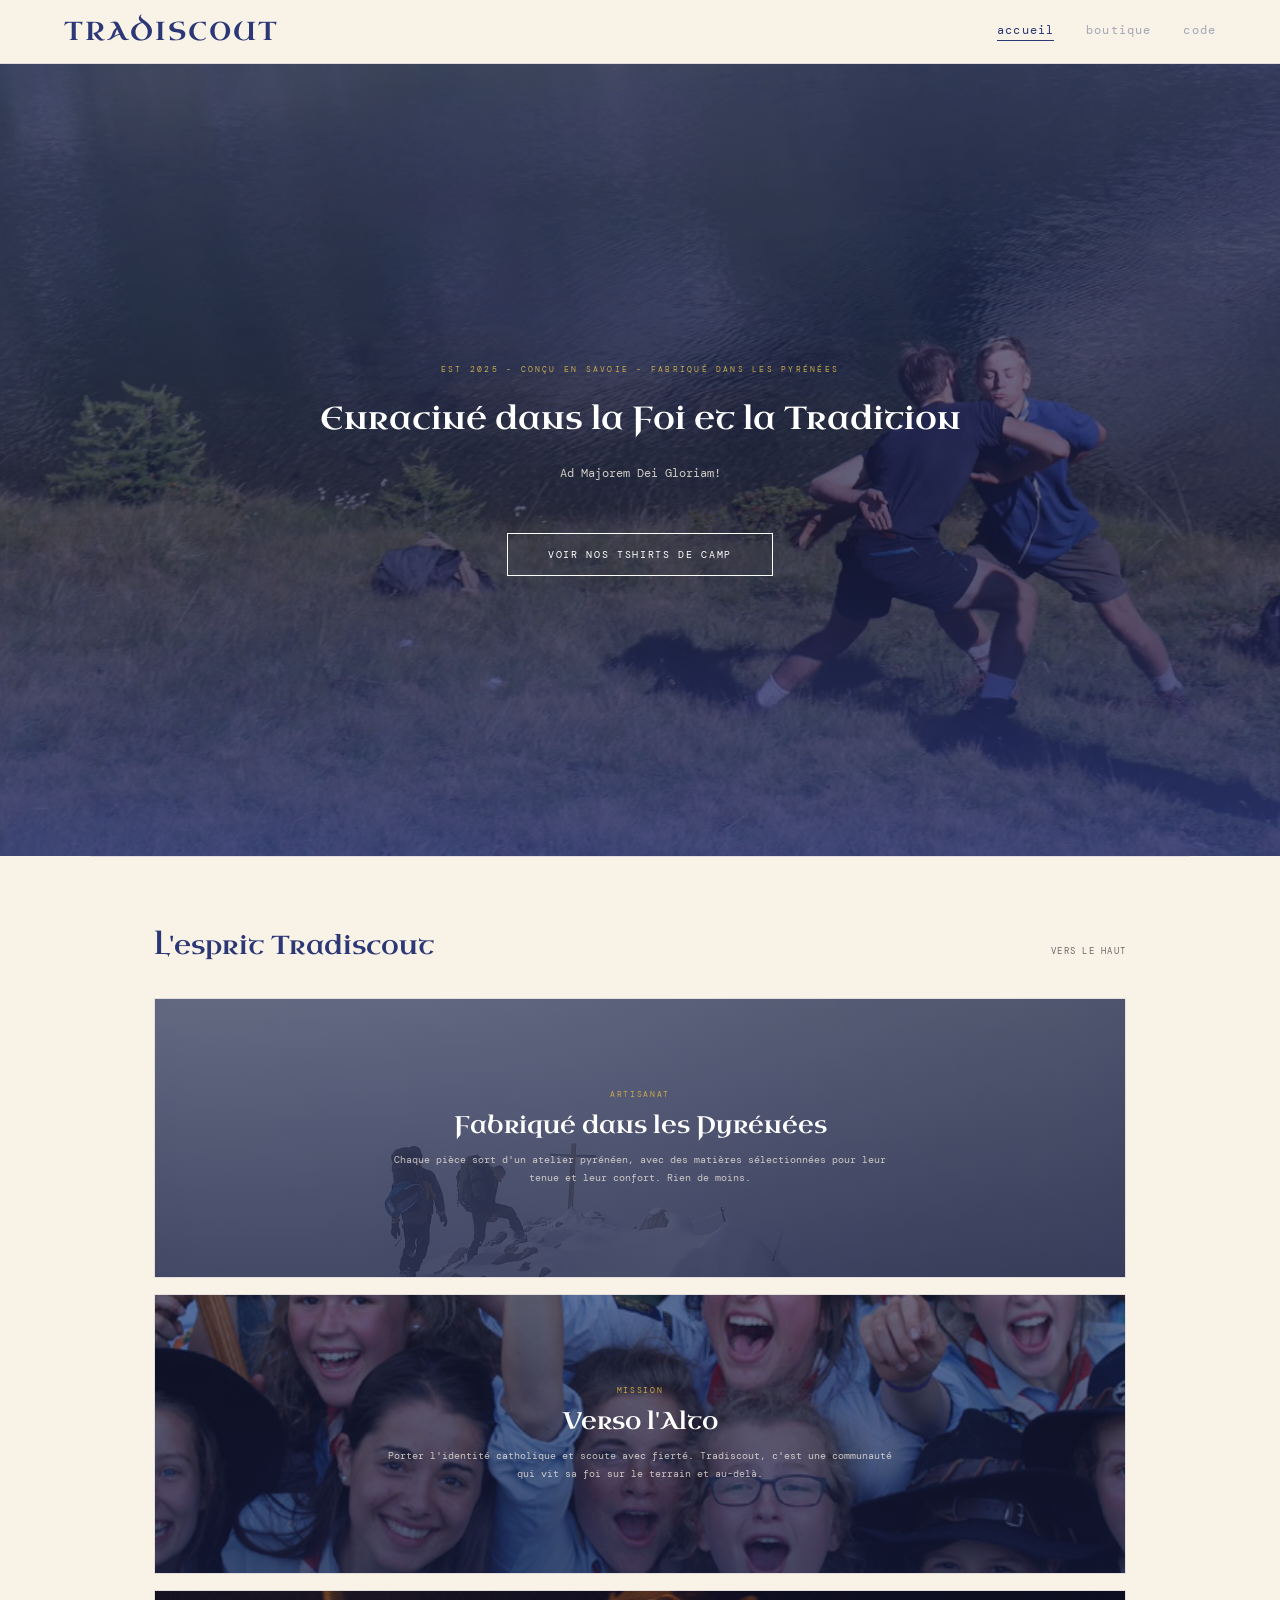
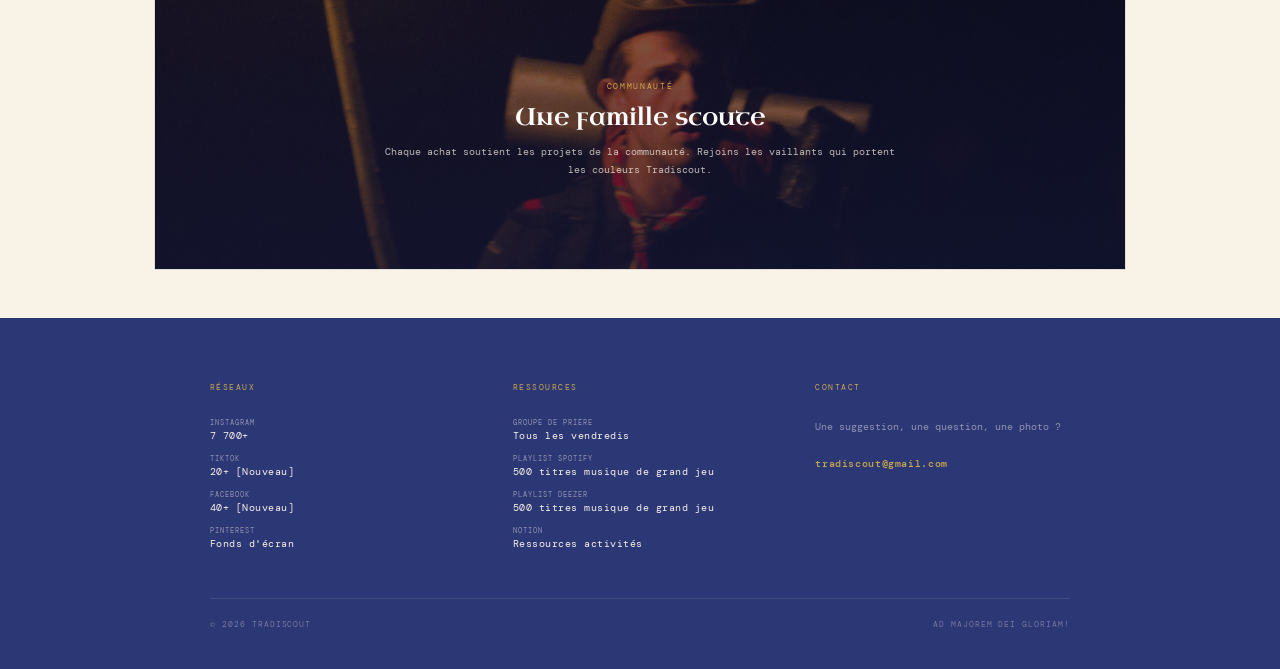
==== commit 888daedf: "Update index.html" ====
--- a/index.html
+++ b/index.html
@@ -258,7 +258,7 @@
                     <a href="mailto:tradiscout@gmail.com" class="footer-email">tradiscout@gmail.com</a>
                 </div>
             </div>
-            <div class="footer-bottom"><span>© 2026 Tradiscout</span><span>Verso l'Alto!</span></div>
+            <div class="footer-bottom"><span>© 2026 Tradiscout</span><span>Ad Majorem Dei Gloriam!</span></div>
         </footer>
         <nav class="tab-bar">
             <a href="/" class="tab-bar-btn active"><span>accueil</span></a>
